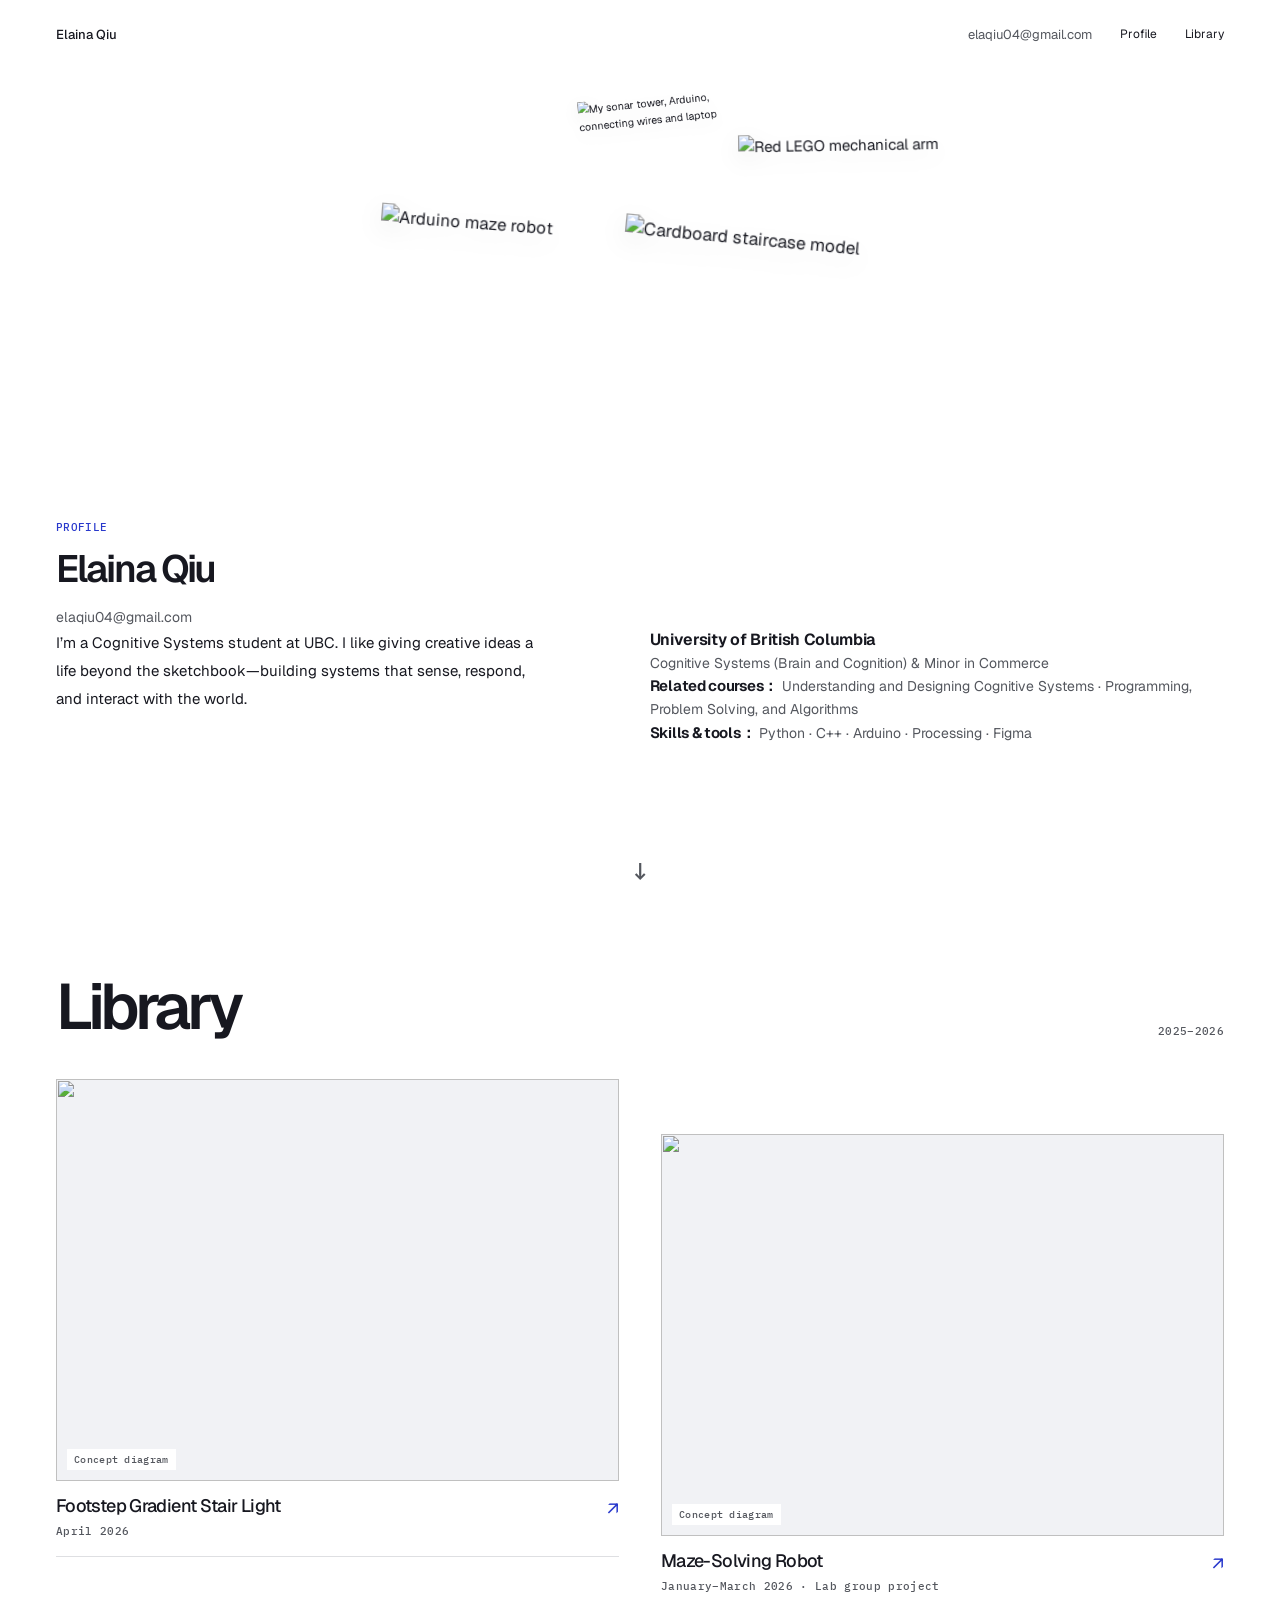
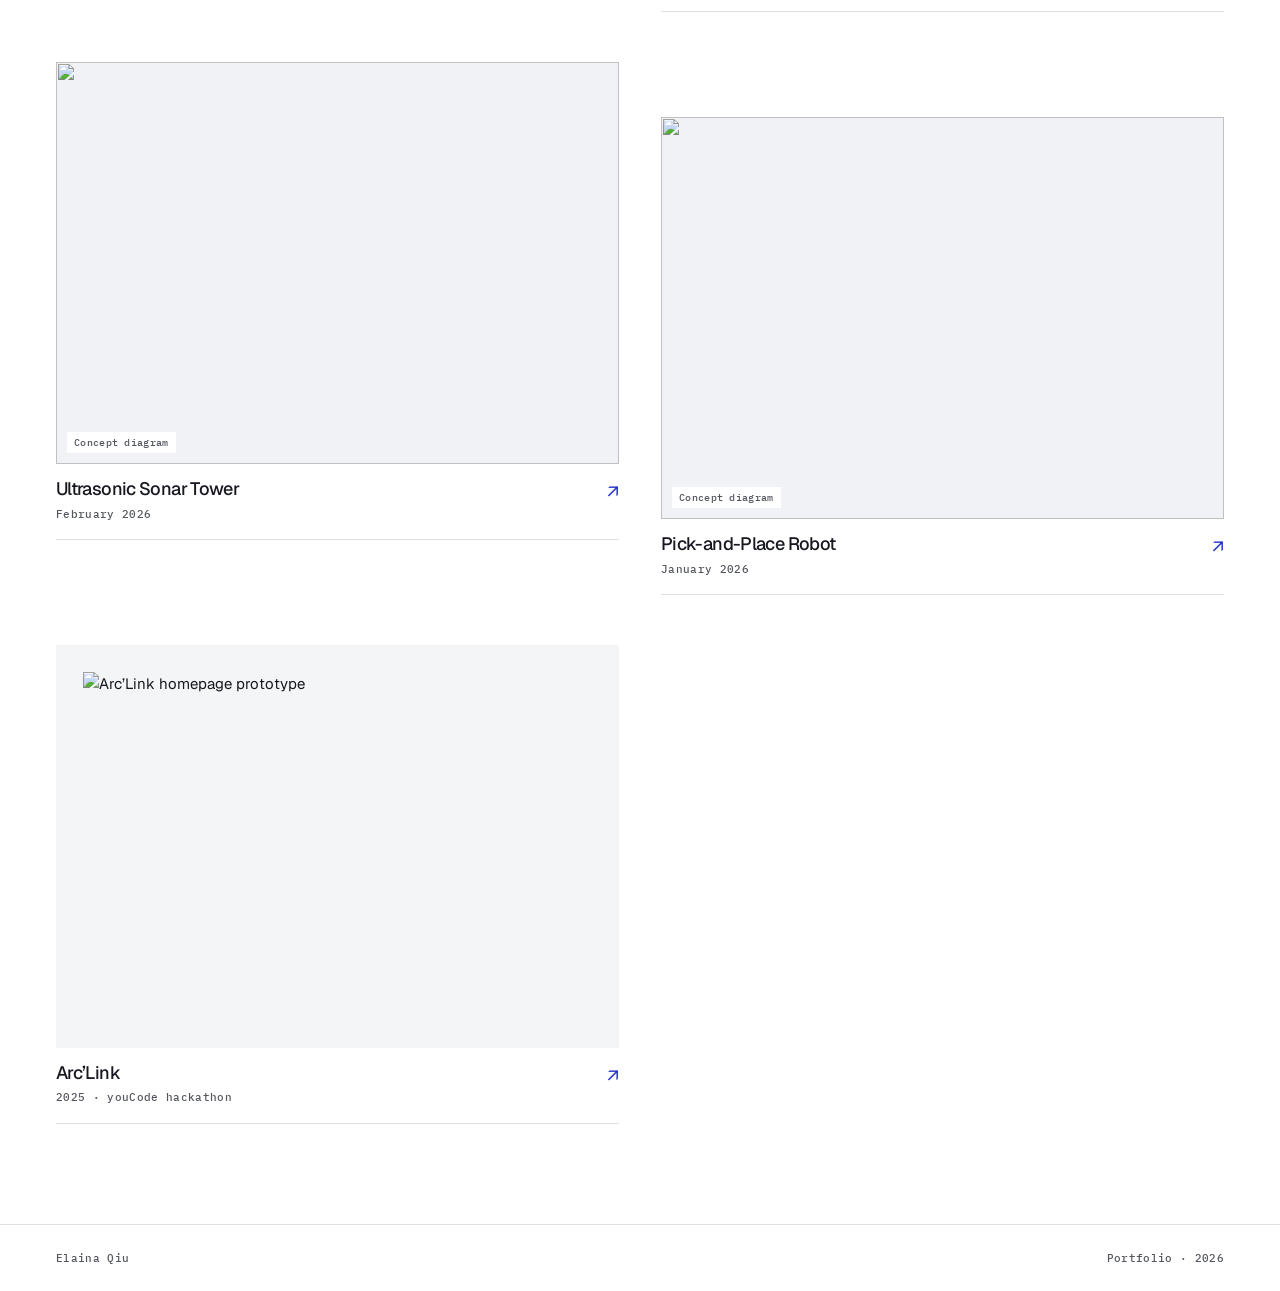
==== index.html @ a9fd5c5f "Publish portfolio homepage" ====
<!doctype html>
<html lang="en">
<head>
<meta charset="utf-8">
<meta name="viewport" content="width=device-width,initial-scale=1">
<meta name="description" content="Elaina Qiu’s portfolio of interactive systems and physical prototypes.">
<title>Elaina Qiu — Portfolio</title>
<link rel="stylesheet" href="style.css?v=33">
<script src="site.js?v=33" defer></script>
</head>
<body>
<header><div class="shell bar">
<a class="brand" href="index.html#profile">Elaina Qiu</a>
<a class="header-email" href="mailto:elaqiu04@gmail.com">elaqiu04@gmail.com</a>
<nav aria-label="Main navigation">
<a href="index.html#profile">Profile</a>
<a href="index.html#library">Library</a>

</nav>
</div></header>

<main>
<section class="shell profile" id="profile" aria-labelledby="name">
<div class="hero">
<div class="collage-space" data-orbit role="group" tabindex="0" aria-label="Interactive project collage">
<div class="orbit-object" data-phase="0" data-size="1.05" aria-label="red mechanical arm"><img src="media/collage-crane.png" alt="Red LEGO mechanical arm" draggable="false"></div>
<div class="orbit-object" data-phase="72" data-size=".95" aria-label="cardboard staircase model"><img src="media/collage-stairs.png" alt="Cardboard staircase model" draggable="false"></div>
<div class="orbit-object" data-phase="144" data-size=".95" aria-label="static maze robot"><img src="media/collage-robot.png" alt="Arduino maze robot" draggable="false"></div>
<div class="orbit-object orbit-lights" data-phase="216" data-size=".85" aria-label="stair lighting video"><span class="alpha-media" data-alpha-video="media/stairs-cutout-packed-v8.mp4"><canvas aria-label="Video of staircase lighting with Arduino and yellow toy"></canvas></span></div>
<div class="orbit-object orbit-computer" data-phase="288" data-size=".92" aria-label="tower, Arduino and laptop"><img src="media/tower-computer-photo-v11.png" alt="My sonar tower, Arduino, connecting wires and laptop" draggable="false"></div>
</div>
<div class="profile-bottom">
<div class="intro"><p class="mono blue">PROFILE</p><h1 id="name">Elaina Qiu</h1>
<a class="email" href="mailto:elaqiu04@gmail.com">elaqiu04@gmail.com</a>
<p class="self-intro">I’m a Cognitive Systems student at UBC. I like giving creative ideas a life beyond the sketchbook—building systems that sense, respond, and interact with the world.</p></div>
<div class="profile-facts">
<div><h2>University of British Columbia</h2><p>Cognitive Systems (Brain and Cognition) &amp; Minor in Commerce</p></div>
<div class="fact-inline"><h2>Related courses：</h2> <p>Understanding and Designing Cognitive Systems · Programming, Problem Solving, and Algorithms</p></div>
<div class="fact-inline"><h2>Skills & tools：</h2> <p>Python · C++ · Arduino · Processing · Figma</p></div>
</div>
</div>
<a class="jump mono" href="#library" aria-label="Explore the library"><span class="scroll-cue" aria-hidden="true">↓</span></a>
</div></section>
<section class="library" id="library" aria-labelledby="library-title">
<div class="shell"><div class="section-head"><h2 id="library-title">Library</h2><span class="mono">2025–2026</span></div>
<div class="grid">
<a class="card" id="stair-light" href="projects/stair-light.html">
    <div class="visual"><img src="diagrams/stairs-card.png" alt="">
    <span class="mono media-tag">Concept diagram</span></div><div class="caption"><h3>Footstep Gradient Stair Light</h3><span class="mono">April 2026</span><span class="arrow" aria-hidden="true">↗</span></div></a><a class="card" id="maze-robot" href="projects/maze-robot.html">
    <div class="visual"><img src="diagrams/maze-card.png" alt="">
    <span class="mono media-tag">Concept diagram</span></div><div class="caption"><h3>Maze-Solving Robot</h3><span class="mono">January–March 2026 · Lab group project</span><span class="arrow" aria-hidden="true">↗</span></div></a><a class="card" id="sonar-tower" href="projects/sonar-tower.html">
    <div class="visual"><img src="diagrams/sonar-card.png" alt="">
    <span class="mono media-tag">Concept diagram</span></div><div class="caption"><h3>Ultrasonic Sonar Tower</h3><span class="mono">February 2026</span><span class="arrow" aria-hidden="true">↗</span></div></a><a class="card" id="pick-and-place" href="projects/pick-and-place.html">
    <div class="visual"><img src="diagrams/arm-card.png" alt="">
    <span class="mono media-tag">Concept diagram</span></div><div class="caption"><h3>Pick-and-Place Robot</h3><span class="mono">January 2026</span><span class="arrow" aria-hidden="true">↗</span></div></a><a class="card" id="arc-link" href="projects/arc-link.html">
    <div class="visual photo-cover"><img src="media/projects/arclink-home.webp" alt="Arc’Link homepage prototype"></div><div class="caption"><h3>Arc’Link</h3><span class="mono">2025 · youCode hackathon</span><span class="arrow" aria-hidden="true">↗</span></div></a>

</div></div></section>
</main>
<footer><div class="shell mono"><span>Elaina Qiu</span><span>Portfolio · 2026</span></div></footer>
</body></html>
---- style.css ----
@import url('https://fonts.googleapis.com/css2?family=Geist:wght@400;500;600;700&family=IBM+Plex+Mono:wght@400;500&display=swap');
:root{--ink:#171820;--sub:#54575e;--line:#dedfe2;--blue:#2939cc;--paper:#fff;--mono:"IBM Plex Mono",monospace;color-scheme:light}
*{box-sizing:border-box}
html{scroll-behavior:smooth;scroll-padding-top:75px}
body{margin:0;background:white;color:var(--ink);font:15px/1.65 Geist,Arial,sans-serif}
h1,h2,h3,p,figure{margin:0}
a{color:inherit;text-decoration:none}
button{font:inherit;color:inherit;cursor:pointer}
a:focus-visible,button:focus-visible{outline:2px solid var(--blue);outline-offset:5px}
.shell{width:min(1340px,calc(100% - 112px));margin:auto}
header{position:sticky;top:0;z-index:5;background:white}
.bar{min-height:69px;display:flex;align-items:center;gap:28px}
.brand{font-size:13px;font-weight:500}
.header-email{margin-left:auto;font-size:13px;color:var(--sub)}
nav{display:flex;gap:28px;font-size:12px}
nav a:hover,.email:hover{color:var(--blue)}
.mono{font:500 11px/1.5 var(--mono);letter-spacing:.03em;color:var(--sub)}
.blue{color:var(--blue)}
.profile{padding:25px 0 40px;position:relative;z-index:0}
.hero{position:relative;min-height:calc(100svh - 135px);display:flex;flex-direction:column;justify-content:flex-end}
.profile-bottom{display:grid;grid-template-columns:1fr 1.2fr;gap:9vw;padding-top:380px;align-items:start}
.intro{max-width:390px;animation:profile-enter 2.3s both}
.profile h1{font-size:38px;line-height:1.1;letter-spacing:-.055em;font-weight:600;margin:12px 0 17px}
.email{font-size:14px;color:var(--sub)}
.self-intro{font-size:15px;line-height:1.85;margin-top:23px}
.profile-facts{display:grid;gap:24px;animation:profile-enter 2.5s .2s both}
.profile-facts h2{font-size:16px;line-height:1.4;font-weight:650;letter-spacing:-.02em;margin-bottom:8px}
.profile-facts p{font-size:14px;line-height:1.8;color:var(--sub)}
.jump{display:block;align-self:center;margin-top:35px;padding:8px}
.collage-space{position:absolute;top:0;left:50%;transform:translateX(-50%);width:min(660px,70vw);height:350px;isolation:isolate;touch-action:pan-y}
.orbit-object{border:0;background:none;padding:0;border-radius:0;position:absolute;left:50%;top:46%;width:165px;height:190px;will-change:transform;transition:opacity .6s ease,filter .6s ease}
.orbit-object img,.orbit-object canvas{display:block;width:100%;height:100%;object-fit:contain;pointer-events:none;user-select:none;-webkit-user-drag:none;filter:drop-shadow(0 8px 11px rgba(0,0,0,.07))}
.orbit-operator{width:210px;height:145px}
.orbit-lights{width:160px;height:200px}
.alpha-media{display:block;width:100%;height:100%}
.alpha-media video{display:none}
.alpha-media canvas{object-fit:contain}
.library{position:relative;z-index:2;background:white;border-radius:32px 32px 0 0;box-shadow:0 -24px 55px rgba(0,0,0,.06);padding:75px 0 100px;min-height:100svh}
.section-head{display:flex;align-items:end;justify-content:space-between;margin-bottom:40px}
.section-head h2{font-size:clamp(38px,5vw,68px);line-height:1;letter-spacing:-.065em;font-weight:600}
.grid{display:grid;grid-template-columns:repeat(12,minmax(0,1fr));gap:50px 42px}
.card{display:block;min-width:0}
.card:nth-child(odd){grid-column:1/7}
.card:nth-child(even){grid-column:7/13;margin-top:55px}
.visual{position:relative;overflow:hidden;background:#f1f2f5;aspect-ratio:1.4}
.visual img{position:absolute;inset:0;width:100%;height:100%;object-fit:cover;transition:transform 1.1s cubic-bezier(.2,.65,.2,1)}
.card:hover .visual img,.card:focus-visible .visual img{transform:scale(1.07)}
.media-tag{position:absolute;left:11px;bottom:11px;background:white;padding:3px 7px;font-size:10px}
.planned{border:1px dashed var(--line);background:white;display:grid;place-items:center}
.caption{padding:14px 0 17px;border-bottom:1px solid var(--line);display:grid;grid-template-columns:1fr auto;gap:6px 12px}
.caption h3{font-size:18px;line-height:1.2;font-weight:500;letter-spacing:-.035em}
.caption .mono{grid-column:1}
.arrow{grid-column:2;grid-row:1/3;font-size:19px;color:var(--blue)}
footer{border-top:1px solid var(--line);padding:25px 0}
footer .shell{display:flex;justify-content:space-between}
.project{width:min(1220px,calc(100% - 112px));padding:35px 0 90px}
.project-head{margin:48px 0 35px}
.project h1{font-size:clamp(32px,4vw,55px);line-height:1.05;letter-spacing:-.06em;font-weight:600;margin:14px 0 18px}
.subtitle{font-size:18px;color:var(--sub);letter-spacing:-.025em}
.opening-video{max-width:1000px;margin:0 auto 85px}
.opening-video video{display:block;width:100%;height:auto;max-height:76svh;object-fit:contain;background:#f5f5f4}
.video-placeholder{aspect-ratio:16/9;display:flex;flex-direction:column;align-items:center;justify-content:center;gap:16px;background:#f3f3f2;color:#777}
.play-symbol{font-size:42px}
.case-row{display:grid;grid-template-columns:minmax(0,1.3fr) minmax(0,1fr);gap:70px;align-items:center;margin-bottom:100px}
.case-row.image-left{grid-template-columns:minmax(0,1fr) minmax(0,1.3fr)}
.image-left .case-image{grid-column:1;grid-row:1}
.image-left .case-text{grid-column:2;grid-row:1}
.case-text section+section{margin-top:32px}
.case-study h2{font-size:25px;line-height:1.2;letter-spacing:-.04em;margin-bottom:18px;font-weight:500}
.case-study h3{font-size:17px;margin:22px 0 10px}
.case-study p,.parts{font-size:16px;line-height:1.8;color:var(--sub)}
.case-study p+p{margin-top:13px}
.case-study .lead{color:var(--ink)}
.case-image{min-width:0}
.case-image .visual,.image-placeholder{aspect-ratio:1.2}
.case-image img,.extra-image img{width:100%;height:auto;display:block}
.case-image figcaption{margin-top:9px}
.image-placeholder{background:#f4f4f2;color:#888;display:grid;place-items:center;text-align:center;padding:15px}
.parts{margin:0}
.parts div{display:grid;grid-template-columns:1fr 1.6fr;gap:15px;padding:10px 0;border-top:1px solid var(--line)}
.parts dt{font-weight:500;color:var(--ink)}
.parts dd{margin:0}
.extra-image{margin-bottom:70px}
.pager{display:flex;justify-content:space-between;gap:25px;padding-top:28px;border-top:1px solid var(--line);font-size:20px}
.pager a:last-child{text-align:right}
.pager .mono{font-size:17px}
[data-reveal]{opacity:1;transform:none}
.motion-ready [data-reveal]{opacity:0;transform:translateY(25px);transition:opacity 1.5s ease,transform 1.5s cubic-bezier(.2,.65,.2,1)}
.motion-ready [data-reveal].is-visible{opacity:1;transform:none}
@keyframes profile-enter{from{opacity:0;transform:translateY(18px)}to{opacity:1;transform:translateY(0)}}
@media(min-width:1000px) and (min-height:800px){.profile{position:sticky;top:var(--profile-sticky-top,69px)}}
@media(max-width:900px){
.shell,.project{width:calc(100% - 44px)}
.profile-bottom{gap:40px}
.collage-space{width:85vw}
.profile-facts p{font-size:13px}
.case-row,.case-row.image-left{gap:35px}
}
@media(max-width:600px){
.bar{gap:15px;min-height:65px}
.brand,nav,.header-email{font-size:11px}
nav{gap:13px}
.header-email{margin-left:auto}
.hero{min-height:0}
.profile-bottom{grid-template-columns:1fr;gap:35px;padding-top:350px}
.profile h1{font-size:34px}
.intro{max-width:100%}
.profile-facts{gap:22px}
.profile-facts p{font-size:14px}
.collage-space{width:100%;height:300px}
.orbit-object{width:125px;height:145px}
.orbit-operator{width:165px;height:112px}
.orbit-lights{width:120px;height:155px}

.jump{margin-top:30px}
.library{padding:55px 0 70px}
.grid{gap:30px 18px}
.card:nth-child(even){margin-top:30px}
.caption h3{font-size:14px}
.caption .mono{font-size:10px}
.caption .arrow{display:none}
.project-head{margin-top:32px}
.case-row,.case-row.image-left{grid-template-columns:1fr;gap:25px;margin-bottom:65px}
.case-row .case-text{grid-column:1;grid-row:2}
.case-row .case-image{grid-column:1;grid-row:1;max-width:88%;margin:auto}
.pager{font-size:16px}
.pager .mono{font-size:15px}
}
@media(prefers-reduced-motion:reduce){
html{scroll-behavior:auto}
*,*::before,*::after{animation:none!important;transition:none!important}
.profile{position:relative;top:auto}
.motion-ready [data-reveal]{opacity:1;transform:none}
.card:hover .visual img{transform:none}
}

.photo-cover{background:#f4f5f6}
.photo-cover img{object-fit:contain;padding:27px}
.orbit-arm-final{width:175px;height:210px}
.orbit-idea{width:140px;height:175px}
.orbit-sample{position:absolute;bottom:0;left:50%;transform:translateX(-50%);font-size:10px;white-space:nowrap;background:rgba(255,255,255,.9);padding:1px 5px;color:var(--sub)}

@media(max-width:600px){
.photo-cover img{padding:12px}
.orbit-arm-final{width:140px;height:165px}
.orbit-idea{width:115px;height:140px}
}
.profile-bottom{row-gap:0}
.intro{display:contents}
.intro>*{grid-column:1;animation:profile-enter 2.3s both}
.intro>.mono{grid-row:1}
.intro h1{grid-row:2}
.intro .email{grid-row:3;align-self:start;justify-self:start;display:inline-block}
.intro .self-intro{grid-row:4}
.profile-facts{grid-column:2;grid-row:3/5;gap:24px}
.profile-facts .fact-inline{font-size:14px;line-height:1.8}
.fact-inline h2,.fact-inline p{display:inline;margin:0}
.profile-facts .fact-inline h2{font-size:15px;font-weight:650;line-height:inherit}
.orbit-object{cursor:inherit}
.collage-space{cursor:grab}
.collage-space:active{cursor:grabbing}
@media(max-width:600px){
.profile-bottom{display:block}
.intro{display:block}
.profile-facts{margin-top:35px}
.profile-facts .fact-inline{font-size:14px}
}

/* Restore the original four-position composition. */
.collage-space{width:min(660px,70vw);height:410px}
.orbit-object{top:50%;width:215px;height:245px}
.orbit-lights{width:170px;height:210px}
.profile-bottom{padding-top:480px}
@media(max-width:900px){
.collage-space{width:88vw;height:365px}
.orbit-object{width:185px;height:210px}
.orbit-lights{width:155px;height:195px}
.profile-bottom{padding-top:440px}
}
@media(max-width:600px){
.collage-space{width:100%;height:305px}
.orbit-object{width:145px;height:175px}
.orbit-lights{width:130px;height:170px}
.profile-bottom{padding-top:365px}
}
.orbit-computer{width:250px;height:225px}
@media(max-width:900px){.orbit-computer{width:220px;height:205px}}
@media(max-width:600px){.orbit-computer{width:175px;height:165px}}

.profile{padding-bottom:104px}
.hero{min-height:calc(100svh - 205px)}
.profile-facts{gap:0}
.profile-facts>div{margin:0;padding:0}
.profile-facts h2{margin-bottom:0}
.profile-facts p,.profile-facts .fact-inline{line-height:1.6}
@media(max-width:600px){
.profile{padding-bottom:80px}
.hero{min-height:0}
}

.profile .jump{font-size:14px;margin-top:16px;padding:7px 12px;line-height:1.5}
@media(min-width:1000px){
.collage-space{height:360px}
.profile-bottom{padding-top:400px}
}
@media(min-width:1000px) and (max-height:850px){
.collage-space{height:280px}
.profile-bottom{padding-top:320px}
.orbit-object{width:185px;height:210px}
.orbit-computer{width:210px;height:190px}
.orbit-lights{width:145px;height:180px}
}
@media(min-width:1000px) and (max-height:750px){
.collage-space{height:230px}
.profile-bottom{padding-top:280px}
.orbit-object{width:160px;height:185px}
.orbit-computer{width:190px;height:175px}
.orbit-lights{width:135px;height:165px}
}
.case-gallery{display:grid;gap:22px}
.case-gallery.multiple{grid-template-columns:repeat(2,minmax(0,1fr));align-items:start;gap:16px}
.case-gallery figure{min-width:0}
.case-gallery img{max-height:680px;object-fit:contain;background:#f5f5f4}
.case-gallery video{display:block;width:100%;height:auto;max-height:660px;object-fit:contain;background:#f5f5f4}
.case-gallery figcaption{font-size:12px;line-height:1.6;margin-top:9px;color:var(--sub)}
.case-note{max-width:740px;margin:0 auto 65px}
.case-note section+section{margin-top:28px}
@media(max-width:600px){
.case-gallery.multiple{grid-template-columns:1fr}
.case-row .case-image{width:100%}
}

/* Staircase story: full-width photograph, then sketches and demonstrations beside text. */
.project-hero{margin:36px 0 72px}.project-hero figure{margin:0}.project-hero img{display:block;width:100%;height:auto;max-height:740px;object-fit:contain}.project-hero figcaption{font-size:12px;margin-top:12px;color:#666}
.project-stairs .case-row{align-items:start}.project-stairs .case-note{max-width:none;margin:0 0 48px}.project-stairs .case-note .parts{max-width:860px}.project-stairs .case-gallery video{max-height:640px}.project-stairs .case-gallery img{max-height:740px}.project-stairs .case-text h2{margin-top:0}

.sketch-strip{display:grid;grid-template-columns:repeat(3,minmax(0,1fr));gap:18px;margin:12px 0 76px;align-items:start}.sketch-strip figure{margin:0;min-width:0}.sketch-strip img{display:block;width:100%;height:auto;aspect-ratio:3/4;object-fit:contain;background:#fafafa}.sketch-strip figcaption{font-size:12px;line-height:1.5;margin-top:10px;color:var(--sub)}
@media(max-width:600px){.sketch-strip{gap:8px;margin-bottom:48px}.sketch-strip figcaption{font-size:10px}}

.project-ending-video{margin:56px auto 72px;max-width:900px}.project-ending-video figure{margin:0}.project-ending-video video{display:block;width:100%;max-height:680px;background:#f5f5f4;object-fit:contain}.project-ending-video figcaption{font-size:12px;line-height:1.6;color:var(--sub);margin-top:10px}

.project-arclink .project-hero{margin-bottom:64px}.project-arclink .project-hero img{max-height:none}.project-arclink .case-study{display:grid;grid-template-columns:1fr 1fr;gap:40px 64px}.project-arclink .case-note{margin:0;max-width:none}.project-arclink .case-note:first-child,.project-arclink .case-note:last-child{grid-column:1/-1}.project-source{margin:48px 0;font-size:16px}.project-source a{color:var(--blue)}#arc-link .visual img{width:100%;height:100%;object-fit:cover;object-position:top}@media(max-width:700px){.project-arclink .case-study{grid-template-columns:1fr;gap:30px}}

.design-gallery{margin:32px 0 64px;outline-offset:6px}.design-stage{position:relative;background:#f3f3f3;aspect-ratio:1.6;overflow:hidden}.design-slide{width:100%;height:100%}.design-slide[hidden]{display:none}.design-slide img{width:100%;height:100%;display:block;object-fit:contain}.design-arrow{position:absolute;top:50%;transform:translateY(-50%);width:48px;height:66px;display:grid;place-items:center;border:1px solid #ffffff80;background:#ffffff65;backdrop-filter:blur(5px);border-radius:4px;cursor:pointer;color:white;text-shadow:0 1px 5px #0009;font-size:50px;line-height:1;transition:background .2s}.design-arrow:hover,.design-arrow:focus-visible{background:#ffffffa6}.design-arrow.previous{left:16px}.design-arrow.next{right:16px}.design-gallery figcaption{display:flex;justify-content:space-between;gap:20px;margin-top:12px;font-size:13px;color:var(--sub)}[data-slide-count]{white-space:nowrap;font-variant-numeric:tabular-nums}@media(max-width:600px){.design-arrow{width:32px;height:48px;font-size:36px}.design-arrow.previous{left:8px}.design-arrow.next{right:8px}.design-gallery figcaption{font-size:12px}}

.design-stage{touch-action:pan-y;cursor:grab}.design-stage:active{cursor:grabbing}.design-track{height:100%;display:flex;transition:transform .55s cubic-bezier(.22,.68,.25,1);will-change:transform}.design-slide{flex:0 0 100%;min-width:0}.design-slide img{user-select:none;-webkit-user-drag:none}.design-arrow{width:76px;height:100px;font-size:84px;border:0;border-radius:0;background:transparent!important;backdrop-filter:none;opacity:.45;padding:0;box-shadow:none;text-shadow:0 1px 4px #0008;transition:opacity .2s}.design-arrow:hover,.design-arrow:focus-visible{opacity:.75}.design-arrow span{pointer-events:none}.gallery-overview{max-width:800px;margin:36px 0}.gallery-overview h2{font-size:26px;margin:0 0 16px}.gallery-overview p{font-size:17px;line-height:1.8}.project-arclink .case-note:first-child{grid-column:auto}@media(max-width:600px){.design-arrow{width:48px;height:76px;font-size:64px}.design-arrow.previous{left:2px}.design-arrow.next{right:2px}}@media(prefers-reduced-motion:reduce){.design-track{transition:none}}

.profile .jump{margin-top:42px}.scroll-cue{display:block;text-align:center;font-size:19px;line-height:1.6;margin-top:3px}.orbit-object img,.orbit-object .alpha-media{transition:transform .65s cubic-bezier(.2,.65,.3,1)}.orbit-object:hover img,.orbit-object:hover .alpha-media{transform:scale(1.16)}.orbit-object:hover{filter:drop-shadow(0 10px 16px #0001)}
.design-stage{overflow:visible;cursor:default}.design-viewport{height:100%;overflow-x:auto;overflow-y:hidden;scroll-snap-type:x mandatory;scrollbar-width:none;touch-action:pan-x pan-y;cursor:grab;overscroll-behavior-x:contain}.design-viewport::-webkit-scrollbar{display:none}.design-viewport:active{cursor:grabbing}.design-track{transform:none!important;transition:none;width:100%;height:100%}.design-slide{scroll-snap-align:start;scroll-snap-stop:always}.design-slide img{pointer-events:none}.design-arrow{z-index:2;width:88px;height:130px;opacity:.65}.design-arrow span{display:none}.design-arrow::before{content:'';display:block;width:40px;height:40px;border-top:6px solid white;border-right:6px solid white;filter:drop-shadow(0 1px 3px #0008)}.design-arrow.next::before{transform:rotate(45deg)}.design-arrow.previous::before{transform:rotate(-135deg)}.design-arrow.previous{left:0}.design-arrow.next{right:0}@media(max-width:600px){.design-arrow{width:64px;height:100px}.design-arrow::before{width:32px;height:32px;border-width:5px}.profile .jump{margin-top:34px}}

/* Tighter profile ending; project introductions share the existing reveal timing. */
.profile{padding-bottom:38px}
@media(max-width:600px){.profile{padding-bottom:30px}}

@media(min-width:601px){.profile-facts{grid-row:4;align-self:start;padding-top:0}.profile-facts h2{margin-top:0}.intro .self-intro{margin-top:0}}
.gallery-hint{display:flex;align-items:center;justify-content:space-between;gap:20px;margin-top:16px;font-size:12px;color:var(--sub)}.gallery-dots{display:flex;gap:9px}.gallery-dots button{width:8px;height:8px;border:0;padding:0;border-radius:50%;background:#ccc;outline-offset:5px}.gallery-dots button[aria-pressed=true]{background:#222;transform:scale(1.2)}

.profile{padding-bottom:12px}.hero{min-height:0}.profile .jump{margin-top:24px;margin-bottom:0}.design-scroll{margin:32px 0 58px}.design-scroll-heading{display:flex;justify-content:space-between;gap:16px;font-size:13px;margin-bottom:12px;color:var(--sub)}.design-scroll-window{height:min(72svh,800px);min-height:300px;overflow-y:auto;overflow-x:hidden;overscroll-behavior-y:auto;scroll-behavior:auto;background:#efefef;scrollbar-width:thin;scrollbar-color:#8b8b8b #eee;border:1px solid #e5e5e5;outline-offset:5px;touch-action:pan-y}.design-page{margin:0 0 22px;background:white}.design-page:last-child{margin-bottom:0}.design-page img{display:block;width:100%;height:auto}.design-page figcaption{font-size:12px;padding:12px 16px;color:var(--sub);border-top:1px solid #eee}.design-scroll-note{font-size:12px;color:var(--sub);margin-top:10px}@media(max-width:600px){.profile{padding-bottom:8px}.design-scroll-window{height:65svh;min-height:280px}}

.profile .jump{margin-top:10px;padding-top:3px;padding-bottom:3px}.scroll-cue{margin-top:0;line-height:1.2}.profile{padding-bottom:6px}.design-fan{margin:32px 0 54px}.fan-heading{display:flex;justify-content:space-between;gap:20px;font-size:13px;color:var(--sub)}.fan-stage{position:relative;height:clamp(340px,43vw,590px);isolation:isolate}.fan-page{position:absolute;left:calc(16% + var(--i)*11.33%);bottom:55px;width:30%;padding:0;border:0;background:white;box-shadow:0 10px 32px #0002;transform:translateX(-50%) translateY(calc((3 - abs(var(--i) - 3))*-13px)) rotate(var(--angle));transform-origin:50% 100%;transition:transform .48s cubic-bezier(.18,.75,.22,1),left .48s cubic-bezier(.18,.75,.22,1),box-shadow .35s;z-index:calc(10 + var(--i));cursor:pointer;border-radius:5px;overflow:hidden}.fan-page img{display:block;width:100%;aspect-ratio:1.6;object-fit:contain;background:#fff;pointer-events:none}.fan-page span{display:block;font-size:clamp(6px,.75vw,11px);padding:6px;white-space:nowrap;overflow:hidden;text-overflow:ellipsis;color:#555}.fan-page.is-active{left:50%;z-index:40;transform:translateX(-50%) translateY(-85px) rotate(0) scale(2.3);box-shadow:0 18px 45px #0003}.fan-caption{font-size:13px;text-align:center;min-height:24px;color:var(--sub)}@media(max-width:600px){.fan-stage{height:300px}.fan-page{bottom:35px}.fan-page.is-active{transform:translateX(-50%) translateY(-55px) rotate(0) scale(2.8)}.fan-heading{font-size:12px}}@media(prefers-reduced-motion:reduce){.fan-page{transition:none}}

.profile .jump{margin-top:22px}.fan-toggle{border:0;background:transparent;padding:0;color:var(--sub);font-size:13px;text-decoration:underline;text-underline-offset:4px}.design-fan .fan-stage{height:clamp(290px,30vw,420px);transition:height .7s cubic-bezier(.2,.7,.2,1)}.design-fan .fan-page{left:50%;top:60px;bottom:auto;width:34%;transform:translateX(-50%) translate(calc((var(--i) - 3)*5px),calc(var(--i)*3px)) rotate(calc(var(--angle)*.35));transition:transform .65s cubic-bezier(.18,.75,.22,1),left .65s cubic-bezier(.18,.75,.22,1),top .65s cubic-bezier(.18,.75,.22,1),width .65s,box-shadow .3s;transition-delay:calc(var(--i)*18ms)}.design-fan.is-open .fan-stage{height:610px}.design-fan.is-open .fan-page{left:var(--spread-x);top:var(--spread-y);width:26%;transform:translateX(-50%) rotate(var(--spread-angle))}.design-fan.is-open .fan-page.is-active{left:50%;top:100px;z-index:40;transform:translateX(-50%) rotate(0) scale(2.3)}@media(max-width:600px){.design-fan .fan-page{width:62%}.design-fan .fan-stage{height:270px}.design-fan.is-open .fan-stage{height:440px}.design-fan.is-open .fan-page{width:31%;top:calc(var(--spread-y)*.7)}.design-fan.is-open .fan-page.is-active{top:75px;transform:translateX(-50%) rotate(0) scale(2.7)}}

.profile .jump{margin-top:42px;padding:2px 16px;line-height:1}.profile .scroll-cue{font-size:24px;line-height:1.1;margin:0}.design-fan .fan-stage{height:clamp(290px,30vw,420px)}.design-fan .fan-page{z-index:calc(20 - var(--i))}.design-fan.is-open .fan-stage{height:clamp(370px,38vw,540px)}.design-fan.is-open .fan-page{left:calc(11% + var(--i)*13%);top:calc(115px + (var(--i) - 3)*(var(--i) - 3)*5px);width:25%;transform:translateX(-50%) rotate(calc((var(--i) - 3)*5deg));transform-origin:50% 100%;z-index:calc(20 - var(--i));transition-delay:0ms}.design-fan.is-open .fan-page.is-active{left:calc(11% + var(--i)*13%);top:calc(115px + (var(--i) - 3)*(var(--i) - 3)*5px);transform:translateX(-50%) translateY(-50px) rotate(0) scale(1.32);z-index:50}.design-fan.is-open .fan-page:first-child.is-active{transform:translateX(-30%) translateY(-50px) rotate(0) scale(1.32)}.design-fan.is-open .fan-page:last-child.is-active{transform:translateX(-70%) translateY(-50px) rotate(0) scale(1.32)}@media(max-width:600px){.profile .jump{margin-top:36px}.design-fan.is-open .fan-stage{height:320px}.design-fan.is-open .fan-page{width:28%;top:calc(90px + (var(--i) - 3)*(var(--i) - 3)*4px)}.design-fan.is-open .fan-page.is-active{left:calc(11% + var(--i)*13%);top:calc(90px + (var(--i) - 3)*(var(--i) - 3)*4px);transform:translateX(-50%) translateY(-35px) rotate(0) scale(1.45)}}

/* The profile occupies the opening viewport; the next panel starts below it. */
.profile{min-height:calc(100svh - 69px);padding-bottom:16px}.profile .hero{min-height:calc(100svh - 110px);justify-content:flex-start}.profile .jump{margin-top:auto;padding-top:30px;padding-bottom:0;flex-shrink:0}.library{box-shadow:none}.scroll-cue{line-height:1.1}@media(max-width:600px){.profile{min-height:calc(100svh - 69px);padding-bottom:14px}.profile .hero{min-height:calc(100svh - 108px)}.profile .jump{margin-top:0;padding-top:32px}}
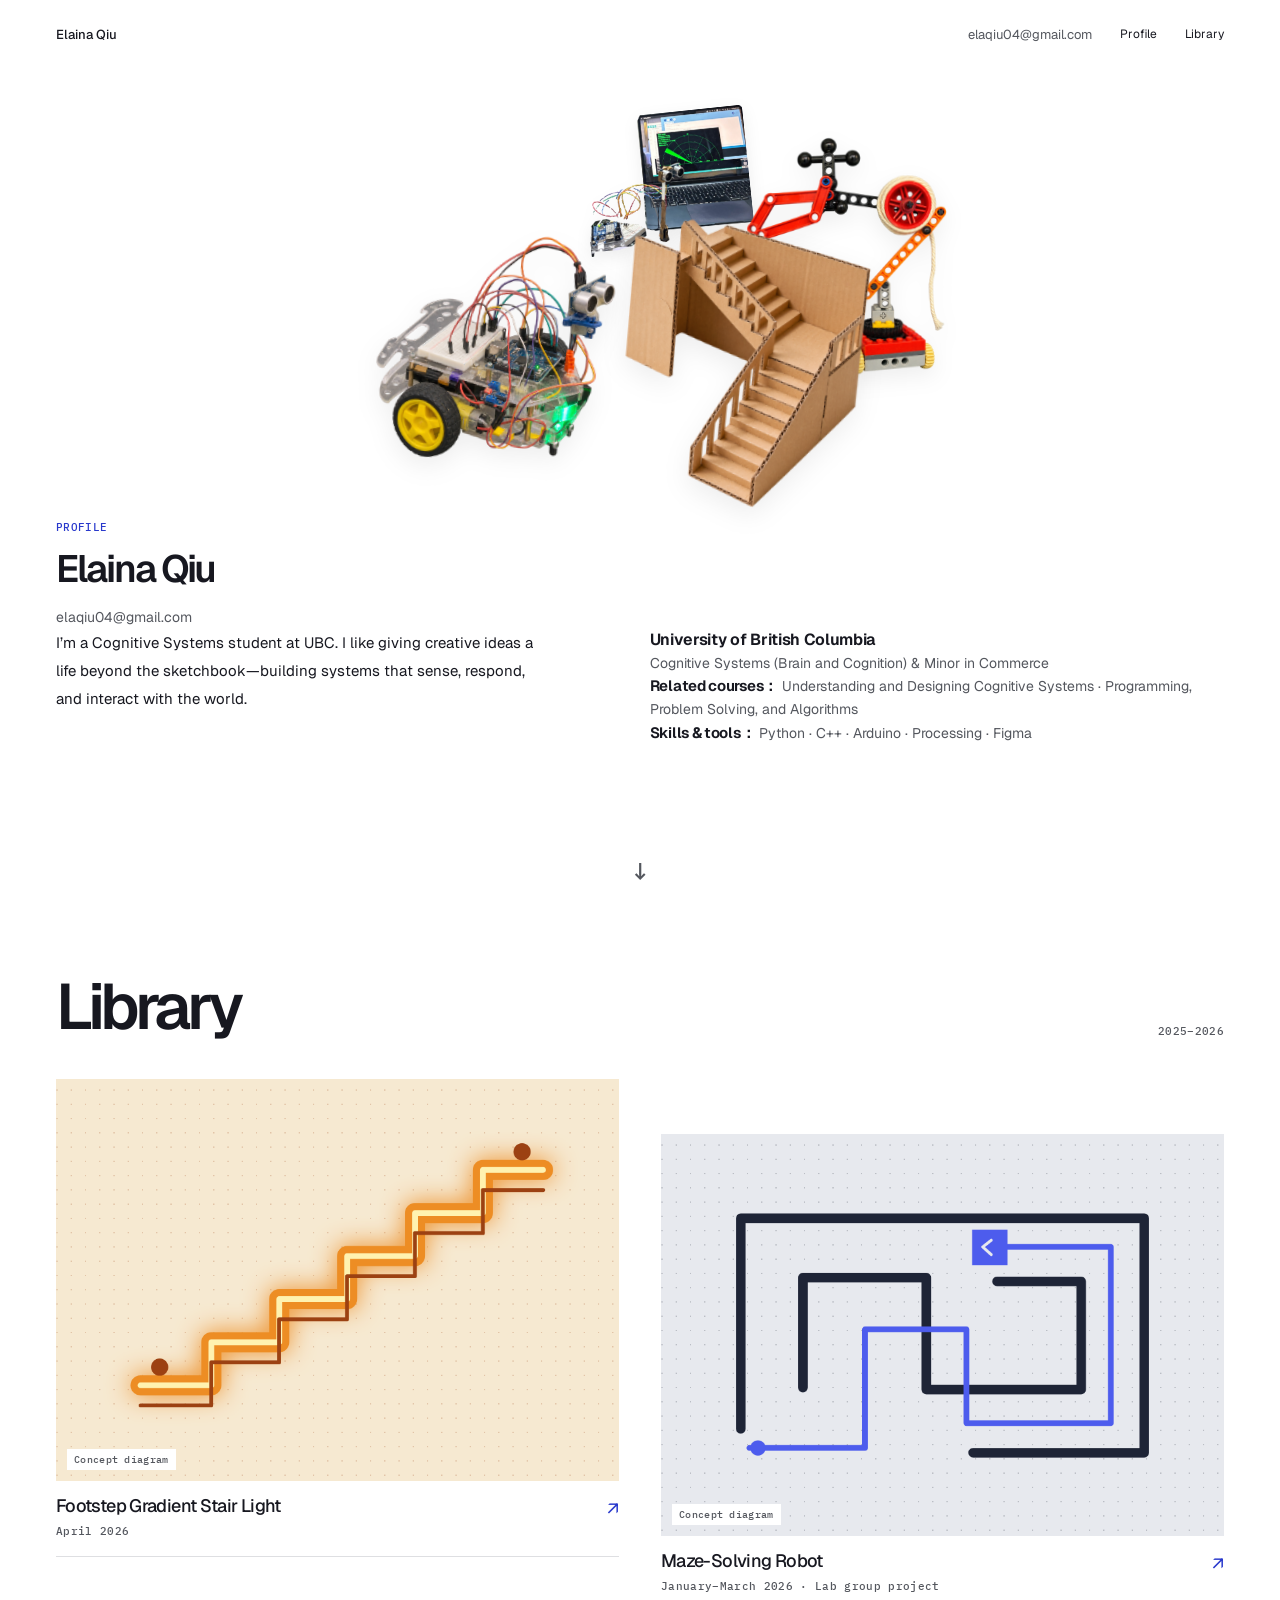
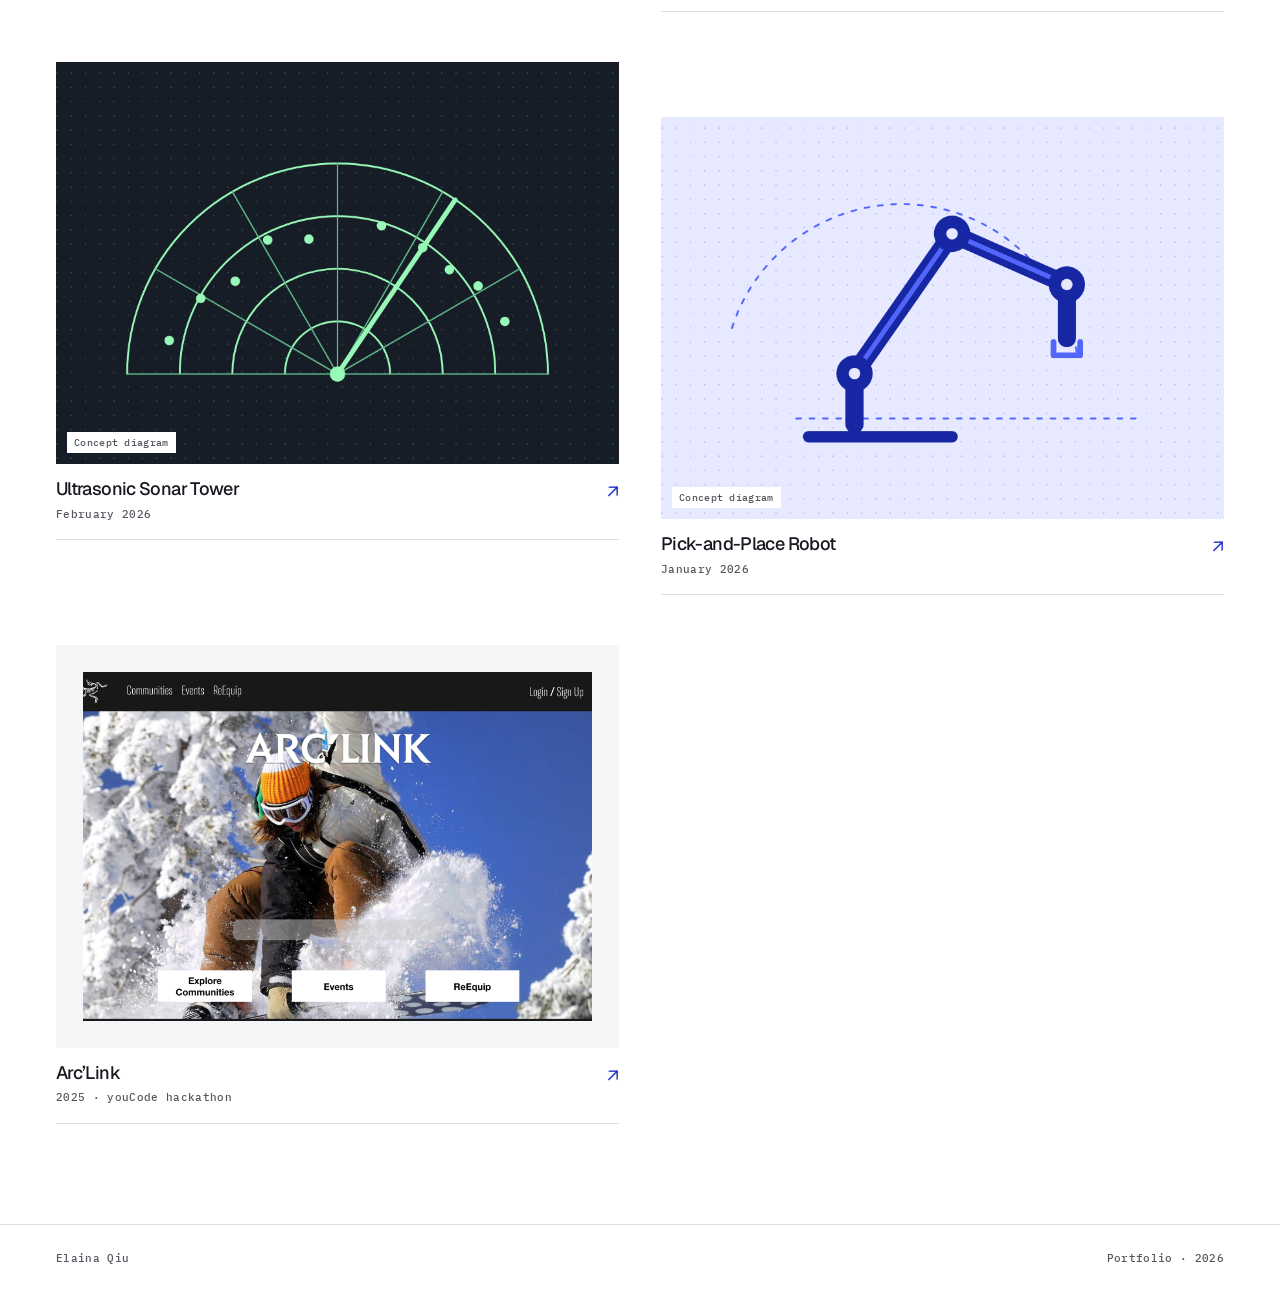
==== commit 7a5a4916: "Always start fresh homepage visits at Profile" ====
--- a/index.html
+++ b/index.html
@@ -5,8 +5,8 @@
 <meta name="viewport" content="width=device-width,initial-scale=1">
 <meta name="description" content="Elaina Qiu’s portfolio of interactive systems and physical prototypes.">
 <title>Elaina Qiu — Portfolio</title>
-<link rel="stylesheet" href="style.css?v=33">
-<script src="site.js?v=33" defer></script>
+<link rel="stylesheet" href="style.css?v=34">
+<script src="site.js?v=34" defer></script>
 </head>
 <body>
 <header><div class="shell bar">
